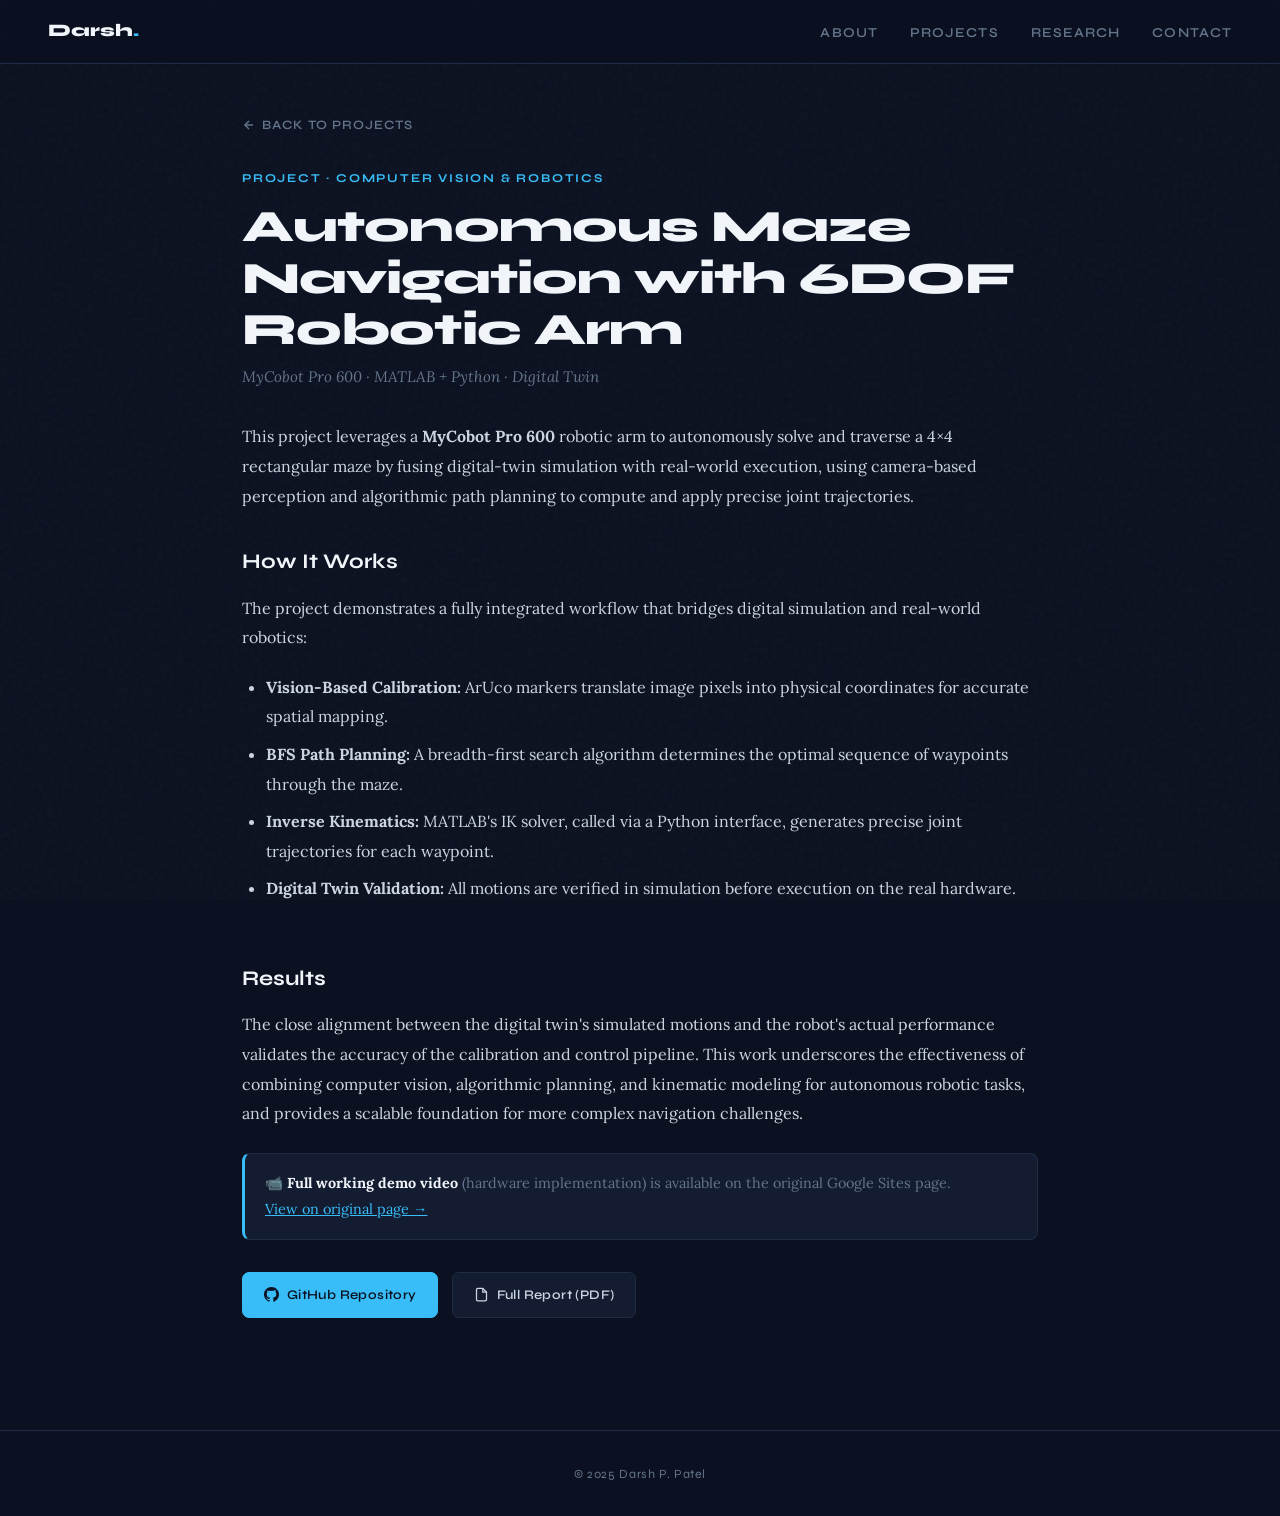
==== project-maze.html @ 32b917fb "Add files via upload" ====
<!DOCTYPE html>
<html lang="en">
<head>
  <meta charset="UTF-8" />
  <meta name="viewport" content="width=device-width, initial-scale=1.0" />
  <title>Maze Navigation — Darsh Patel</title>
  <link rel="preconnect" href="https://fonts.googleapis.com" />
  <link rel="preconnect" href="https://fonts.gstatic.com" crossorigin />
  <link href="https://fonts.googleapis.com/css2?family=Syne:wght@400;600;700;800&family=Lora:ital,wght@0,400;0,500;1,400&display=swap" rel="stylesheet" />
  <link rel="stylesheet" href="style.css" />
</head>
<body>
  <nav>
    <a class="nav-logo" href="index.html">Darsh<span>.</span></a>
    <ul class="nav-links">
      <li><a href="index.html#about">About</a></li>
      <li><a href="index.html#projects">Projects</a></li>
      <li><a href="index.html#research">Research</a></li>
      <li><a href="index.html#contact">Contact</a></li>
    </ul>
  </nav>

  <div class="detail-wrap">
    <a class="back-link" href="index.html#projects">
      <svg fill="none" stroke="currentColor" stroke-width="2.5" viewBox="0 0 24 24"><line x1="19" y1="12" x2="5" y2="12"/><polyline points="12 19 5 12 12 5"/></svg>
      Back to Projects
    </a>

    <p class="detail-tag">Project · Computer Vision &amp; Robotics</p>
    <h1 class="detail-title">Autonomous Maze Navigation with 6DOF Robotic Arm</h1>
    <p class="detail-sub">MyCobot Pro 600 · MATLAB + Python · Digital Twin</p>

    <img class="detail-hero"
      src="https://lh3.googleusercontent.com/sitesv/[base64]w1280"
      alt="Maze Navigation"
      onerror="this.style.display='none'"
    />

    <div class="detail-body">
      <p>This project leverages a <strong>MyCobot Pro 600</strong> robotic arm to autonomously solve and traverse a 4×4 rectangular maze by fusing digital-twin simulation with real-world execution, using camera-based perception and algorithmic path planning to compute and apply precise joint trajectories.</p>

      <h2>How It Works</h2>
      <p>The project demonstrates a fully integrated workflow that bridges digital simulation and real-world robotics:</p>
      <ul>
        <li><strong>Vision-Based Calibration:</strong> ArUco markers translate image pixels into physical coordinates for accurate spatial mapping.</li>
        <li><strong>BFS Path Planning:</strong> A breadth-first search algorithm determines the optimal sequence of waypoints through the maze.</li>
        <li><strong>Inverse Kinematics:</strong> MATLAB's IK solver, called via a Python interface, generates precise joint trajectories for each waypoint.</li>
        <li><strong>Digital Twin Validation:</strong> All motions are verified in simulation before execution on the real hardware.</li>
      </ul>

      <img class="detail-img"
        src="https://lh3.googleusercontent.com/sitesv/[base64]w1280"
        alt="Simulation"
        onerror="this.style.display='none'"
      />

      <div class="detail-img-grid">
        <img src="https://lh3.googleusercontent.com/sitesv/[base64]w800" alt="Hardware setup" onerror="this.style.display='none'" />
        <img src="https://lh3.googleusercontent.com/sitesv/[base64]w800" alt="MyCobot performing task" onerror="this.style.display='none'" />
      </div>

      <h2>Results</h2>
      <p>The close alignment between the digital twin's simulated motions and the robot's actual performance validates the accuracy of the calibration and control pipeline. This work underscores the effectiveness of combining computer vision, algorithmic planning, and kinematic modeling for autonomous robotic tasks, and provides a scalable foundation for more complex navigation challenges.</p>

      <div class="video-note">
        <strong>📹 Full working demo video</strong> (hardware implementation) is available on the original Google Sites page.
        <br /><a href="https://sites.google.com/asu.edu/darshptl/projects/autonomous-maze-navigation-with-6dof-robotic-arm" target="_blank" rel="noopener" style="color: var(--accent);">View on original page →</a>
      </div>

      <div class="btn-row">
        <a class="btn btn-primary" href="https://github.com/darsh1406/Maze-Solving-with-Mycobot-Pro-600" target="_blank" rel="noopener">
          <svg fill="currentColor" viewBox="0 0 24 24"><path d="M12 0C5.37 0 0 5.37 0 12c0 5.3 3.44 9.8 8.2 11.38.6.11.82-.26.82-.58v-2.03c-3.34.73-4.04-1.61-4.04-1.61-.55-1.38-1.33-1.75-1.33-1.75-1.09-.74.08-.73.08-.73 1.2.09 1.84 1.24 1.84 1.24 1.07 1.83 2.8 1.3 3.48 1 .1-.78.42-1.3.76-1.6-2.67-.3-5.47-1.33-5.47-5.93 0-1.31.47-2.38 1.24-3.22-.12-.3-.54-1.52.12-3.18 0 0 1.01-.32 3.3 1.23a11.5 11.5 0 0 1 3-.4c1.02 0 2.04.13 3 .4 2.28-1.55 3.29-1.23 3.29-1.23.66 1.66.24 2.88.12 3.18.77.84 1.24 1.91 1.24 3.22 0 4.61-2.81 5.63-5.48 5.92.43.37.81 1.1.81 2.22v3.29c0 .32.21.7.82.58C20.56 21.8 24 17.3 24 12 24 5.37 18.63 0 12 0z"/></svg>
          GitHub Repository
        </a>
        <a class="btn" href="https://github.com/darsh1406/Maze-Solving-with-Mycobot-Pro-600/blob/main/Final_Project_Report.pdf" target="_blank" rel="noopener">
          <svg fill="none" stroke="currentColor" stroke-width="2" viewBox="0 0 24 24"><path d="M14 2H6a2 2 0 0 0-2 2v16a2 2 0 0 0 2 2h12a2 2 0 0 0 2-2V8z"/><polyline points="14 2 14 8 20 8"/></svg>
          Full Report (PDF)
        </a>
      </div>
    </div>
  </div>

  <footer>&copy; 2025 Darsh P. Patel</footer>
</body>
</html>
---- style.css ----
*, *::before, *::after { box-sizing: border-box; margin: 0; padding: 0; }

:root {
  --bg:        #0B1120;
  --surface:   #131C30;
  --border:    #1E2D45;
  --text:      #CBD5E1;
  --heading:   #F1F5F9;
  --accent:    #38BDF8;
  --muted:     #64748B;
  --card-bg:   #111827;
}

html { scroll-behavior: smooth; }

body {
  background: var(--bg);
  color: var(--text);
  font-family: 'Lora', Georgia, serif;
  font-size: 16px;
  line-height: 1.75;
}

body::before {
  content: '';
  position: fixed;
  inset: 0;
  background-image: url("data:image/svg+xml,%3Csvg viewBox='0 0 200 200' xmlns='http://www.w3.org/2000/svg'%3E%3Cfilter id='n'%3E%3CfeTurbulence type='fractalNoise' baseFrequency='0.9' numOctaves='4' stitchTiles='stitch'/%3E%3C/filter%3E%3Crect width='100%25' height='100%25' filter='url(%23n)' opacity='0.03'/%3E%3C/svg%3E");
  pointer-events: none;
  z-index: 0;
}

/* NAV */
nav {
  position: fixed;
  top: 0; left: 0; right: 0;
  z-index: 100;
  display: flex;
  align-items: center;
  justify-content: space-between;
  padding: 1rem 3rem;
  background: rgba(11, 17, 32, 0.85);
  backdrop-filter: blur(12px);
  border-bottom: 1px solid var(--border);
}
.nav-logo {
  font-family: 'Syne', sans-serif;
  font-weight: 800;
  font-size: 1.1rem;
  color: var(--heading);
  text-decoration: none;
}
.nav-logo span { color: var(--accent); }
.nav-links { display: flex; gap: 2rem; list-style: none; }
.nav-links a {
  font-family: 'Syne', sans-serif;
  font-size: 0.85rem;
  font-weight: 600;
  color: var(--muted);
  text-decoration: none;
  letter-spacing: 0.08em;
  text-transform: uppercase;
  transition: color 0.2s;
}
.nav-links a:hover { color: var(--accent); }

/* DETAIL PAGE LAYOUT */
.detail-wrap {
  max-width: 860px;
  margin: 0 auto;
  padding: 7rem 2rem 5rem;
  position: relative;
  z-index: 1;
}

.back-link {
  display: inline-flex;
  align-items: center;
  gap: 0.4rem;
  font-family: 'Syne', sans-serif;
  font-size: 0.8rem;
  font-weight: 600;
  letter-spacing: 0.08em;
  text-transform: uppercase;
  color: var(--muted);
  text-decoration: none;
  margin-bottom: 2rem;
  transition: color 0.2s;
}
.back-link:hover { color: var(--accent); }
.back-link svg { width: 14px; height: 14px; }

.detail-tag {
  font-family: 'Syne', sans-serif;
  font-size: 0.75rem;
  font-weight: 700;
  letter-spacing: 0.15em;
  text-transform: uppercase;
  color: var(--accent);
  margin-bottom: 0.75rem;
}

.detail-title {
  font-family: 'Syne', sans-serif;
  font-size: clamp(1.8rem, 4vw, 2.8rem);
  font-weight: 800;
  color: var(--heading);
  line-height: 1.15;
  letter-spacing: -0.02em;
  margin-bottom: 0.5rem;
}

.detail-sub {
  font-size: 0.95rem;
  color: var(--muted);
  font-style: italic;
  margin-bottom: 2rem;
}

.detail-hero {
  width: 100%;
  border-radius: 12px;
  object-fit: cover;
  max-height: 420px;
  margin-bottom: 2.5rem;
  border: 1px solid var(--border);
}

.detail-body {
  font-size: 1rem;
  color: var(--text);
  line-height: 1.85;
}

.detail-body p { margin-bottom: 1.25rem; }

.detail-body ul {
  padding-left: 1.5rem;
  margin-bottom: 1.5rem;
}
.detail-body ul li { margin-bottom: 0.5rem; }

.detail-body h2 {
  font-family: 'Syne', sans-serif;
  font-size: 1.3rem;
  font-weight: 700;
  color: var(--heading);
  margin: 2rem 0 0.75rem;
}

.detail-img {
  width: 100%;
  border-radius: 10px;
  border: 1px solid var(--border);
  margin: 1.5rem 0;
  object-fit: cover;
}

.detail-img-grid {
  display: grid;
  grid-template-columns: 1fr 1fr;
  gap: 1rem;
  margin: 1.5rem 0;
}
.detail-img-grid img {
  width: 100%;
  border-radius: 10px;
  border: 1px solid var(--border);
  object-fit: cover;
}

.video-note {
  background: var(--surface);
  border: 1px solid var(--border);
  border-left: 3px solid var(--accent);
  border-radius: 8px;
  padding: 1rem 1.25rem;
  margin: 1.5rem 0;
  font-size: 0.9rem;
  color: var(--muted);
}
.video-note strong { color: var(--heading); }

.btn-row {
  display: flex;
  gap: 0.85rem;
  flex-wrap: wrap;
  margin: 2rem 0;
}

.btn {
  display: inline-flex;
  align-items: center;
  gap: 0.5rem;
  padding: 0.6rem 1.3rem;
  border: 1px solid var(--border);
  border-radius: 7px;
  font-family: 'Syne', sans-serif;
  font-size: 0.82rem;
  font-weight: 600;
  color: var(--text);
  text-decoration: none;
  background: var(--surface);
  transition: all 0.2s;
  letter-spacing: 0.03em;
}
.btn:hover {
  border-color: var(--accent);
  color: var(--accent);
  background: rgba(56, 189, 248, 0.05);
}
.btn svg { width: 15px; height: 15px; flex-shrink: 0; }
.btn-primary {
  background: var(--accent);
  color: #0B1120;
  border-color: var(--accent);
}
.btn-primary:hover {
  background: #7dd3fc;
  border-color: #7dd3fc;
  color: #0B1120;
}

/* DIVIDER */
.section-divider {
  border: none;
  border-top: 1px solid var(--border);
  margin: 2.5rem 0;
}

/* FOOTER */
footer {
  text-align: center;
  padding: 2rem 1rem;
  font-family: 'Syne', sans-serif;
  font-size: 0.78rem;
  color: var(--muted);
  border-top: 1px solid var(--border);
  letter-spacing: 0.05em;
  position: relative;
  z-index: 1;
}

/* RESPONSIVE */
@media (max-width: 640px) {
  nav { padding: 1rem 1.25rem; }
  .nav-links { gap: 1rem; }
  .detail-wrap { padding: 6rem 1.25rem 3rem; }
  .detail-img-grid { grid-template-columns: 1fr; }
}
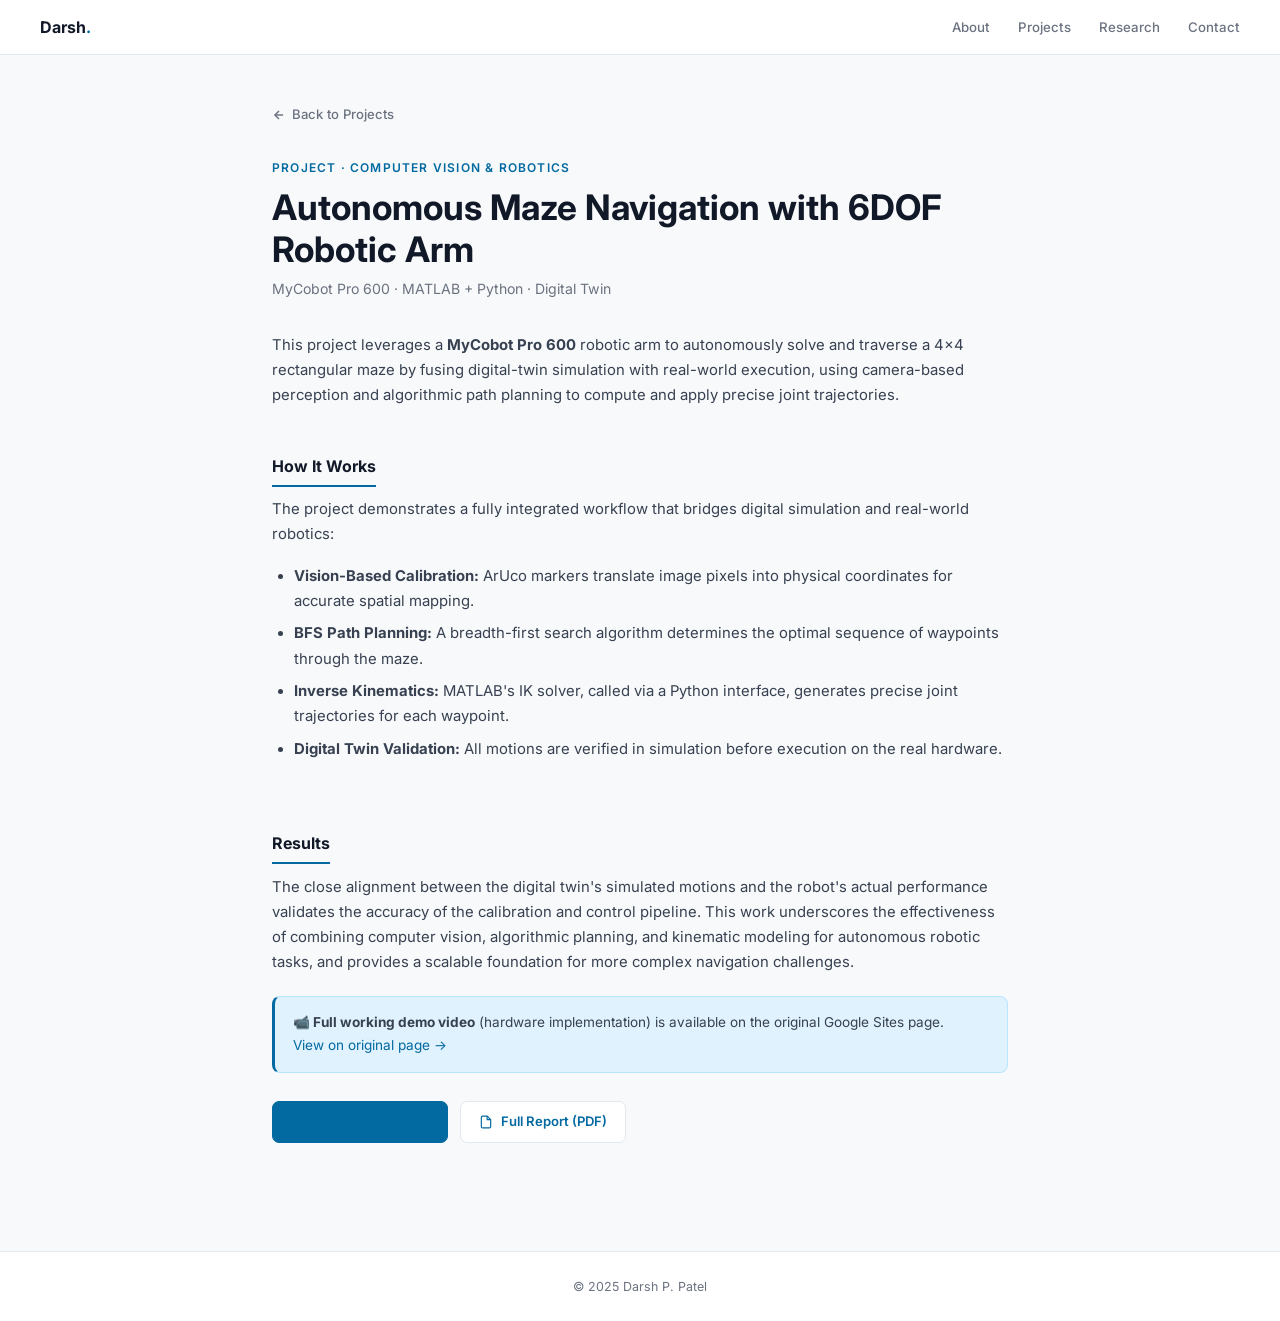
==== commit eeebfe6f: "Add files via upload" ====
--- a/project-maze.html
+++ b/project-maze.html
@@ -6,7 +6,7 @@
   <title>Maze Navigation — Darsh Patel</title>
   <link rel="preconnect" href="https://fonts.googleapis.com" />
   <link rel="preconnect" href="https://fonts.gstatic.com" crossorigin />
-  <link href="https://fonts.googleapis.com/css2?family=Syne:wght@400;600;700;800&family=Lora:ital,wght@0,400;0,500;1,400&display=swap" rel="stylesheet" />
+  <link href="https://fonts.googleapis.com/css2?family=Inter:wght@300;400;500;600;700&display=swap" rel="stylesheet" />
   <link rel="stylesheet" href="style.css" />
 </head>
 <body>
--- a/style.css
+++ b/style.css
@@ -1,87 +1,68 @@
 *, *::before, *::after { box-sizing: border-box; margin: 0; padding: 0; }
 
 :root {
-  --bg:        #0B1120;
-  --surface:   #131C30;
-  --border:    #1E2D45;
-  --text:      #CBD5E1;
-  --heading:   #F1F5F9;
-  --accent:    #38BDF8;
-  --muted:     #64748B;
-  --card-bg:   #111827;
+  --bg: #f8f9fa;
+  --white: #ffffff;
+  --border: #e2e8f0;
+  --text: #374151;
+  --muted: #6b7280;
+  --heading: #111827;
+  --accent: #0369a1;
+  --accent-light: #e0f2fe;
 }
 
 html { scroll-behavior: smooth; }
 
 body {
+  font-family: 'Inter', sans-serif;
   background: var(--bg);
   color: var(--text);
-  font-family: 'Lora', Georgia, serif;
-  font-size: 16px;
-  line-height: 1.75;
-}
-
-body::before {
-  content: '';
-  position: fixed;
-  inset: 0;
-  background-image: url("data:image/svg+xml,%3Csvg viewBox='0 0 200 200' xmlns='http://www.w3.org/2000/svg'%3E%3Cfilter id='n'%3E%3CfeTurbulence type='fractalNoise' baseFrequency='0.9' numOctaves='4' stitchTiles='stitch'/%3E%3C/filter%3E%3Crect width='100%25' height='100%25' filter='url(%23n)' opacity='0.03'/%3E%3C/svg%3E");
-  pointer-events: none;
-  z-index: 0;
+  font-size: 15px;
+  line-height: 1.7;
 }
 
 /* NAV */
 nav {
-  position: fixed;
-  top: 0; left: 0; right: 0;
+  position: sticky;
+  top: 0;
   z-index: 100;
   display: flex;
   align-items: center;
   justify-content: space-between;
-  padding: 1rem 3rem;
-  background: rgba(11, 17, 32, 0.85);
-  backdrop-filter: blur(12px);
+  padding: 0.85rem 2.5rem;
+  background: var(--white);
   border-bottom: 1px solid var(--border);
 }
 .nav-logo {
-  font-family: 'Syne', sans-serif;
-  font-weight: 800;
-  font-size: 1.1rem;
+  font-size: 1rem;
+  font-weight: 700;
   color: var(--heading);
   text-decoration: none;
 }
 .nav-logo span { color: var(--accent); }
-.nav-links { display: flex; gap: 2rem; list-style: none; }
+.nav-links { display: flex; gap: 1.75rem; list-style: none; }
 .nav-links a {
-  font-family: 'Syne', sans-serif;
-  font-size: 0.85rem;
-  font-weight: 600;
-  color: var(--muted);
-  text-decoration: none;
-  letter-spacing: 0.08em;
-  text-transform: uppercase;
+  font-size: 0.83rem;
+  font-weight: 500;
+  color: var(--muted);
+  text-decoration: none;
   transition: color 0.2s;
 }
 .nav-links a:hover { color: var(--accent); }
 
-/* DETAIL PAGE LAYOUT */
+/* DETAIL PAGE */
 .detail-wrap {
-  max-width: 860px;
+  max-width: 800px;
   margin: 0 auto;
-  padding: 7rem 2rem 5rem;
-  position: relative;
-  z-index: 1;
+  padding: 3rem 2rem 5rem;
 }
 
 .back-link {
   display: inline-flex;
   align-items: center;
   gap: 0.4rem;
-  font-family: 'Syne', sans-serif;
-  font-size: 0.8rem;
-  font-weight: 600;
-  letter-spacing: 0.08em;
-  text-transform: uppercase;
+  font-size: 0.82rem;
+  font-weight: 500;
   color: var(--muted);
   text-decoration: none;
   margin-bottom: 2rem;
@@ -91,160 +72,135 @@
 .back-link svg { width: 14px; height: 14px; }
 
 .detail-tag {
-  font-family: 'Syne', sans-serif;
   font-size: 0.75rem;
-  font-weight: 700;
-  letter-spacing: 0.15em;
+  font-weight: 600;
+  letter-spacing: 0.1em;
   text-transform: uppercase;
   color: var(--accent);
-  margin-bottom: 0.75rem;
+  margin-bottom: 0.5rem;
 }
 
 .detail-title {
-  font-family: 'Syne', sans-serif;
-  font-size: clamp(1.8rem, 4vw, 2.8rem);
-  font-weight: 800;
+  font-size: clamp(1.5rem, 3.5vw, 2.2rem);
+  font-weight: 700;
   color: var(--heading);
-  line-height: 1.15;
-  letter-spacing: -0.02em;
-  margin-bottom: 0.5rem;
+  line-height: 1.2;
+  margin-bottom: 0.4rem;
 }
 
 .detail-sub {
-  font-size: 0.95rem;
-  color: var(--muted);
-  font-style: italic;
+  font-size: 0.88rem;
+  color: var(--muted);
   margin-bottom: 2rem;
 }
+.detail-sub a { color: var(--accent); text-decoration: none; }
 
 .detail-hero {
   width: 100%;
-  border-radius: 12px;
+  border-radius: 10px;
+  border: 1px solid var(--border);
+  max-height: 400px;
   object-fit: cover;
-  max-height: 420px;
-  margin-bottom: 2.5rem;
-  border: 1px solid var(--border);
-}
-
-.detail-body {
+  margin-bottom: 2rem;
+}
+
+.detail-body { font-size: 0.93rem; color: var(--text); }
+.detail-body p { margin-bottom: 1rem; }
+.detail-body a { color: var(--accent); text-decoration: none; }
+.detail-body a:hover { text-decoration: underline; }
+
+.detail-body h2 {
   font-size: 1rem;
-  color: var(--text);
-  line-height: 1.85;
-}
-
-.detail-body p { margin-bottom: 1.25rem; }
-
-.detail-body ul {
-  padding-left: 1.5rem;
-  margin-bottom: 1.5rem;
-}
-.detail-body ul li { margin-bottom: 0.5rem; }
-
-.detail-body h2 {
-  font-family: 'Syne', sans-serif;
-  font-size: 1.3rem;
   font-weight: 700;
   color: var(--heading);
-  margin: 2rem 0 0.75rem;
-}
+  margin: 1.75rem 0 0.65rem;
+  padding-bottom: 0.3rem;
+  border-bottom: 2px solid var(--accent);
+  display: inline-block;
+}
+
+.detail-body ul {
+  padding-left: 1.4rem;
+  margin-bottom: 1rem;
+}
+.detail-body ul li { margin-bottom: 0.45rem; }
 
 .detail-img {
   width: 100%;
-  border-radius: 10px;
-  border: 1px solid var(--border);
-  margin: 1.5rem 0;
+  border-radius: 8px;
+  border: 1px solid var(--border);
+  margin: 1.25rem 0;
   object-fit: cover;
 }
 
 .detail-img-grid {
   display: grid;
   grid-template-columns: 1fr 1fr;
-  gap: 1rem;
-  margin: 1.5rem 0;
+  gap: 0.85rem;
+  margin: 1.25rem 0;
 }
 .detail-img-grid img {
   width: 100%;
-  border-radius: 10px;
+  border-radius: 8px;
   border: 1px solid var(--border);
   object-fit: cover;
 }
 
 .video-note {
-  background: var(--surface);
-  border: 1px solid var(--border);
+  background: var(--accent-light);
+  border: 1px solid #bae6fd;
   border-left: 3px solid var(--accent);
   border-radius: 8px;
-  padding: 1rem 1.25rem;
-  margin: 1.5rem 0;
-  font-size: 0.9rem;
-  color: var(--muted);
-}
-.video-note strong { color: var(--heading); }
+  padding: 0.9rem 1.1rem;
+  margin: 1.25rem 0;
+  font-size: 0.85rem;
+  color: var(--text);
+}
+.video-note a { color: var(--accent); }
 
 .btn-row {
   display: flex;
-  gap: 0.85rem;
+  gap: 0.75rem;
   flex-wrap: wrap;
-  margin: 2rem 0;
+  margin: 1.75rem 0;
 }
 
 .btn {
   display: inline-flex;
   align-items: center;
-  gap: 0.5rem;
-  padding: 0.6rem 1.3rem;
+  gap: 0.45rem;
+  padding: 0.55rem 1.15rem;
   border: 1px solid var(--border);
   border-radius: 7px;
-  font-family: 'Syne', sans-serif;
   font-size: 0.82rem;
   font-weight: 600;
   color: var(--text);
   text-decoration: none;
-  background: var(--surface);
+  background: var(--white);
   transition: all 0.2s;
-  letter-spacing: 0.03em;
-}
-.btn:hover {
-  border-color: var(--accent);
-  color: var(--accent);
-  background: rgba(56, 189, 248, 0.05);
-}
-.btn svg { width: 15px; height: 15px; flex-shrink: 0; }
+}
+.btn:hover { border-color: var(--accent); color: var(--accent); }
+.btn svg { width: 14px; height: 14px; }
 .btn-primary {
   background: var(--accent);
-  color: #0B1120;
+  color: #fff;
   border-color: var(--accent);
 }
-.btn-primary:hover {
-  background: #7dd3fc;
-  border-color: #7dd3fc;
-  color: #0B1120;
-}
-
-/* DIVIDER */
-.section-divider {
-  border: none;
-  border-top: 1px solid var(--border);
-  margin: 2.5rem 0;
-}
+.btn-primary:hover { background: #0284c7; border-color: #0284c7; color: #fff; }
 
 /* FOOTER */
 footer {
   text-align: center;
-  padding: 2rem 1rem;
-  font-family: 'Syne', sans-serif;
+  padding: 1.5rem;
   font-size: 0.78rem;
   color: var(--muted);
   border-top: 1px solid var(--border);
-  letter-spacing: 0.05em;
-  position: relative;
-  z-index: 1;
-}
-
-/* RESPONSIVE */
+  background: var(--white);
+}
+
 @media (max-width: 640px) {
-  nav { padding: 1rem 1.25rem; }
+  nav { padding: 0.85rem 1.25rem; }
   .nav-links { gap: 1rem; }
-  .detail-wrap { padding: 6rem 1.25rem 3rem; }
+  .detail-wrap { padding: 2rem 1.25rem 3rem; }
   .detail-img-grid { grid-template-columns: 1fr; }
 }
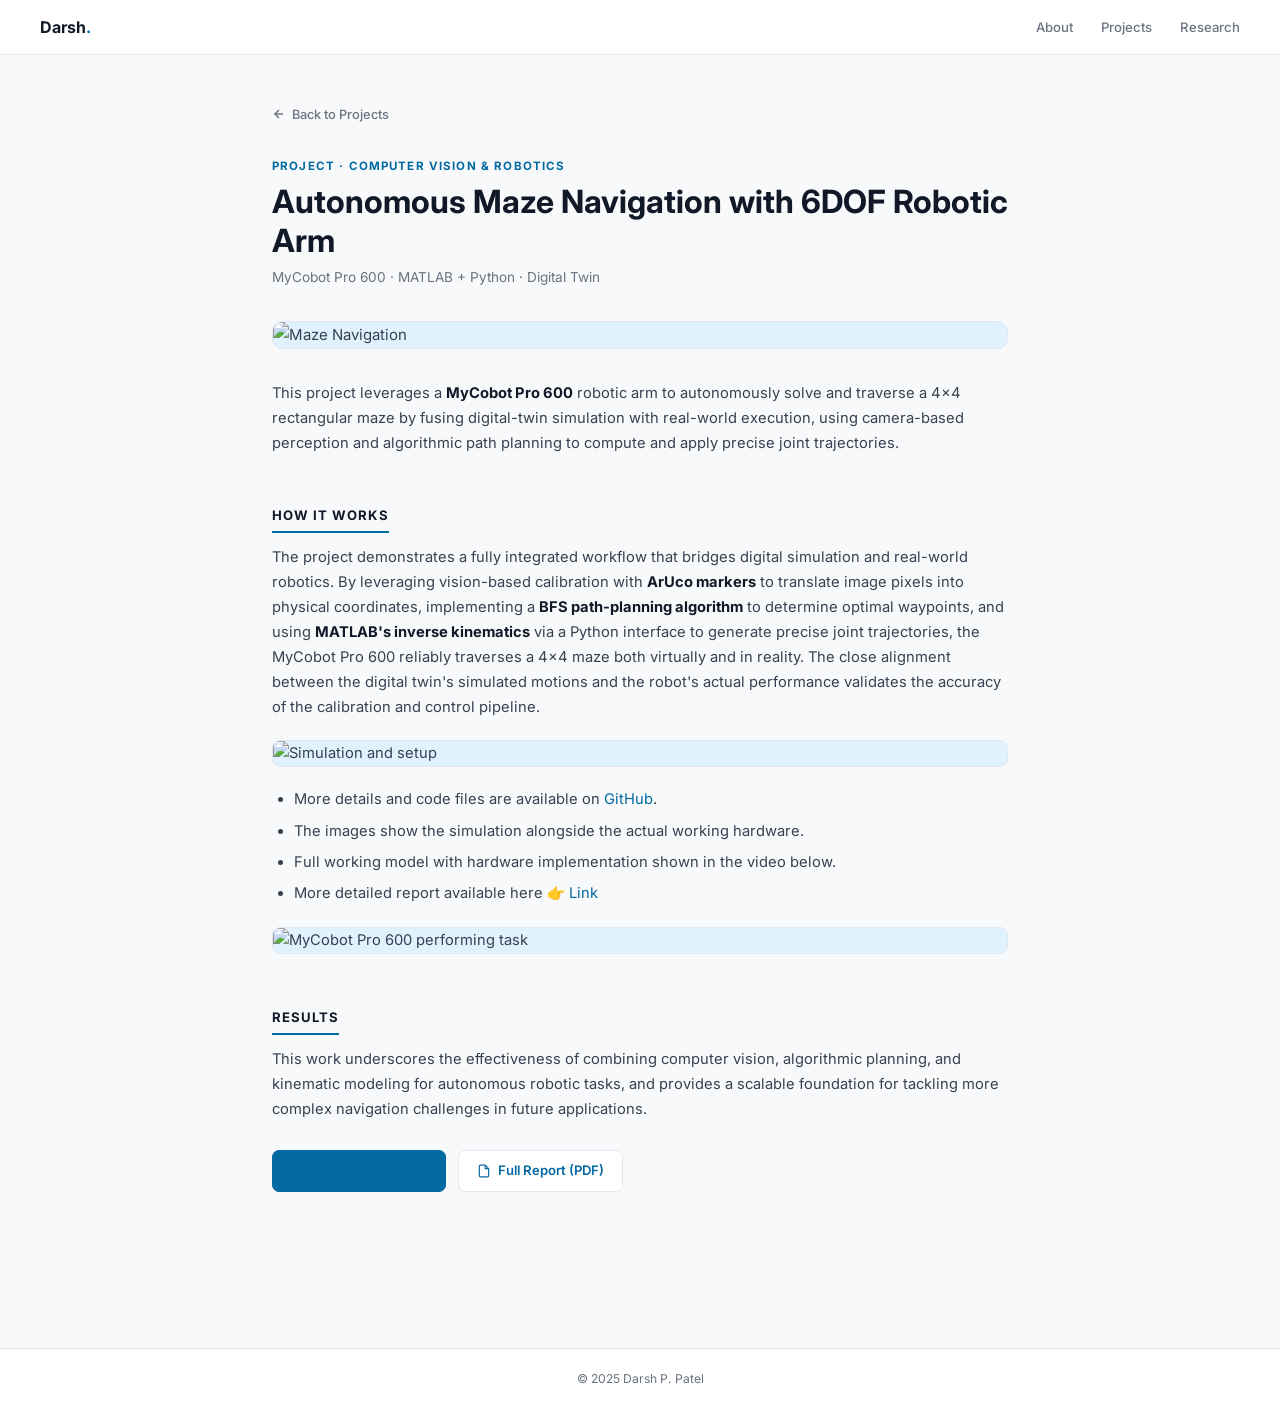
==== commit a2df2aad: "Add files via upload" ====
--- a/project-maze.html
+++ b/project-maze.html
@@ -1,8 +1,7 @@
 <!DOCTYPE html>
 <html lang="en">
 <head>
-  <meta charset="UTF-8" />
-  <meta name="viewport" content="width=device-width, initial-scale=1.0" />
+  <meta charset="UTF-8" /><meta name="viewport" content="width=device-width, initial-scale=1.0" />
   <title>Maze Navigation — Darsh Patel</title>
   <link rel="preconnect" href="https://fonts.googleapis.com" />
   <link rel="preconnect" href="https://fonts.gstatic.com" crossorigin />
@@ -10,76 +9,57 @@
   <link rel="stylesheet" href="style.css" />
 </head>
 <body>
-  <nav>
-    <a class="nav-logo" href="index.html">Darsh<span>.</span></a>
-    <ul class="nav-links">
-      <li><a href="index.html#about">About</a></li>
-      <li><a href="index.html#projects">Projects</a></li>
-      <li><a href="index.html#research">Research</a></li>
-      <li><a href="index.html#contact">Contact</a></li>
+<nav>
+  <a class="nav-logo" href="index.html">Darsh<span>.</span></a>
+  <ul class="nav-links">
+    <li><a href="index.html#about">About</a></li>
+    <li><a href="index.html#projects">Projects</a></li>
+    <li><a href="index.html#research">Research</a></li>
+  </ul>
+</nav>
+<div class="detail-wrap">
+  <a class="back-link" href="index.html#projects">
+    <svg fill="none" stroke="currentColor" stroke-width="2.5" viewBox="0 0 24 24"><line x1="19" y1="12" x2="5" y2="12"/><polyline points="12 19 5 12 12 5"/></svg>
+    Back to Projects
+  </a>
+  <p class="detail-tag">Project · Computer Vision &amp; Robotics</p>
+  <h1 class="detail-title">Autonomous Maze Navigation with 6DOF Robotic Arm</h1>
+  <p class="detail-sub">MyCobot Pro 600 · MATLAB + Python · Digital Twin</p>
+
+  <img class="detail-hero" src="images/maze-1.png" alt="Maze Navigation" />
+
+  <div class="detail-body">
+    <p>This project leverages a <strong>MyCobot Pro 600</strong> robotic arm to autonomously solve and traverse a 4×4 rectangular maze by fusing digital-twin simulation with real-world execution, using camera-based perception and algorithmic path planning to compute and apply precise joint trajectories.</p>
+
+    <h2>How It Works</h2>
+    <p>The project demonstrates a fully integrated workflow that bridges digital simulation and real-world robotics. By leveraging vision-based calibration with <strong>ArUco markers</strong> to translate image pixels into physical coordinates, implementing a <strong>BFS path-planning algorithm</strong> to determine optimal waypoints, and using <strong>MATLAB's inverse kinematics</strong> via a Python interface to generate precise joint trajectories, the MyCobot Pro 600 reliably traverses a 4×4 maze both virtually and in reality. The close alignment between the digital twin's simulated motions and the robot's actual performance validates the accuracy of the calibration and control pipeline.</p>
+
+    <img class="detail-img" src="images/maze-2.png" alt="Simulation and setup" />
+
+    <ul>
+      <li>More details and code files are available on <a href="https://github.com/darsh1406/Maze-Solving-with-Mycobot-Pro-600" target="_blank" rel="noopener">GitHub</a>.</li>
+      <li>The images show the simulation alongside the actual working hardware.</li>
+      <li>Full working model with hardware implementation shown in the video below.</li>
+      <li>More detailed report available here 👉 <a href="https://github.com/darsh1406/Maze-Solving-with-Mycobot-Pro-600/blob/main/Final_Project_Report.pdf" target="_blank" rel="noopener">Link</a></li>
     </ul>
-  </nav>
 
-  <div class="detail-wrap">
-    <a class="back-link" href="index.html#projects">
-      <svg fill="none" stroke="currentColor" stroke-width="2.5" viewBox="0 0 24 24"><line x1="19" y1="12" x2="5" y2="12"/><polyline points="12 19 5 12 12 5"/></svg>
-      Back to Projects
-    </a>
+    <img class="detail-img" src="images/maze-3.png" alt="MyCobot Pro 600 performing task" />
 
-    <p class="detail-tag">Project · Computer Vision &amp; Robotics</p>
-    <h1 class="detail-title">Autonomous Maze Navigation with 6DOF Robotic Arm</h1>
-    <p class="detail-sub">MyCobot Pro 600 · MATLAB + Python · Digital Twin</p>
+    <h2>Results</h2>
+    <p>This work underscores the effectiveness of combining computer vision, algorithmic planning, and kinematic modeling for autonomous robotic tasks, and provides a scalable foundation for tackling more complex navigation challenges in future applications.</p>
 
-    <img class="detail-hero"
-      src="https://lh3.googleusercontent.com/sitesv/[base64]w1280"
-      alt="Maze Navigation"
-      onerror="this.style.display='none'"
-    />
-
-    <div class="detail-body">
-      <p>This project leverages a <strong>MyCobot Pro 600</strong> robotic arm to autonomously solve and traverse a 4×4 rectangular maze by fusing digital-twin simulation with real-world execution, using camera-based perception and algorithmic path planning to compute and apply precise joint trajectories.</p>
-
-      <h2>How It Works</h2>
-      <p>The project demonstrates a fully integrated workflow that bridges digital simulation and real-world robotics:</p>
-      <ul>
-        <li><strong>Vision-Based Calibration:</strong> ArUco markers translate image pixels into physical coordinates for accurate spatial mapping.</li>
-        <li><strong>BFS Path Planning:</strong> A breadth-first search algorithm determines the optimal sequence of waypoints through the maze.</li>
-        <li><strong>Inverse Kinematics:</strong> MATLAB's IK solver, called via a Python interface, generates precise joint trajectories for each waypoint.</li>
-        <li><strong>Digital Twin Validation:</strong> All motions are verified in simulation before execution on the real hardware.</li>
-      </ul>
-
-      <img class="detail-img"
-        src="https://lh3.googleusercontent.com/sitesv/[base64]w1280"
-        alt="Simulation"
-        onerror="this.style.display='none'"
-      />
-
-      <div class="detail-img-grid">
-        <img src="https://lh3.googleusercontent.com/sitesv/[base64]w800" alt="Hardware setup" onerror="this.style.display='none'" />
-        <img src="https://lh3.googleusercontent.com/sitesv/[base64]w800" alt="MyCobot performing task" onerror="this.style.display='none'" />
-      </div>
-
-      <h2>Results</h2>
-      <p>The close alignment between the digital twin's simulated motions and the robot's actual performance validates the accuracy of the calibration and control pipeline. This work underscores the effectiveness of combining computer vision, algorithmic planning, and kinematic modeling for autonomous robotic tasks, and provides a scalable foundation for more complex navigation challenges.</p>
-
-      <div class="video-note">
-        <strong>📹 Full working demo video</strong> (hardware implementation) is available on the original Google Sites page.
-        <br /><a href="https://sites.google.com/asu.edu/darshptl/projects/autonomous-maze-navigation-with-6dof-robotic-arm" target="_blank" rel="noopener" style="color: var(--accent);">View on original page →</a>
-      </div>
-
-      <div class="btn-row">
-        <a class="btn btn-primary" href="https://github.com/darsh1406/Maze-Solving-with-Mycobot-Pro-600" target="_blank" rel="noopener">
-          <svg fill="currentColor" viewBox="0 0 24 24"><path d="M12 0C5.37 0 0 5.37 0 12c0 5.3 3.44 9.8 8.2 11.38.6.11.82-.26.82-.58v-2.03c-3.34.73-4.04-1.61-4.04-1.61-.55-1.38-1.33-1.75-1.33-1.75-1.09-.74.08-.73.08-.73 1.2.09 1.84 1.24 1.84 1.24 1.07 1.83 2.8 1.3 3.48 1 .1-.78.42-1.3.76-1.6-2.67-.3-5.47-1.33-5.47-5.93 0-1.31.47-2.38 1.24-3.22-.12-.3-.54-1.52.12-3.18 0 0 1.01-.32 3.3 1.23a11.5 11.5 0 0 1 3-.4c1.02 0 2.04.13 3 .4 2.28-1.55 3.29-1.23 3.29-1.23.66 1.66.24 2.88.12 3.18.77.84 1.24 1.91 1.24 3.22 0 4.61-2.81 5.63-5.48 5.92.43.37.81 1.1.81 2.22v3.29c0 .32.21.7.82.58C20.56 21.8 24 17.3 24 12 24 5.37 18.63 0 12 0z"/></svg>
-          GitHub Repository
-        </a>
-        <a class="btn" href="https://github.com/darsh1406/Maze-Solving-with-Mycobot-Pro-600/blob/main/Final_Project_Report.pdf" target="_blank" rel="noopener">
-          <svg fill="none" stroke="currentColor" stroke-width="2" viewBox="0 0 24 24"><path d="M14 2H6a2 2 0 0 0-2 2v16a2 2 0 0 0 2 2h12a2 2 0 0 0 2-2V8z"/><polyline points="14 2 14 8 20 8"/></svg>
-          Full Report (PDF)
-        </a>
-      </div>
+    <div class="btn-row">
+      <a class="btn btn-primary" href="https://github.com/darsh1406/Maze-Solving-with-Mycobot-Pro-600" target="_blank" rel="noopener">
+        <svg fill="currentColor" viewBox="0 0 24 24"><path d="M12 0C5.37 0 0 5.37 0 12c0 5.3 3.44 9.8 8.2 11.38.6.11.82-.26.82-.58v-2.03c-3.34.73-4.04-1.61-4.04-1.61-.55-1.38-1.33-1.75-1.33-1.75-1.09-.74.08-.73.08-.73 1.2.09 1.84 1.24 1.84 1.24 1.07 1.83 2.8 1.3 3.48 1 .1-.78.42-1.3.76-1.6-2.67-.3-5.47-1.33-5.47-5.93 0-1.31.47-2.38 1.24-3.22-.12-.3-.54-1.52.12-3.18 0 0 1.01-.32 3.3 1.23a11.5 11.5 0 0 1 3-.4c1.02 0 2.04.13 3 .4 2.28-1.55 3.29-1.23 3.29-1.23.66 1.66.24 2.88.12 3.18.77.84 1.24 1.91 1.24 3.22 0 4.61-2.81 5.63-5.48 5.92.43.37.81 1.1.81 2.22v3.29c0 .32.21.7.82.58C20.56 21.8 24 17.3 24 12 24 5.37 18.63 0 12 0z"/></svg>
+        GitHub Repository
+      </a>
+      <a class="btn" href="https://github.com/darsh1406/Maze-Solving-with-Mycobot-Pro-600/blob/main/Final_Project_Report.pdf" target="_blank" rel="noopener">
+        <svg fill="none" stroke="currentColor" stroke-width="2" viewBox="0 0 24 24"><path d="M14 2H6a2 2 0 0 0-2 2v16a2 2 0 0 0 2 2h12a2 2 0 0 0 2-2V8z"/><polyline points="14 2 14 8 20 8"/></svg>
+        Full Report (PDF)
+      </a>
     </div>
   </div>
-
-  <footer>&copy; 2025 Darsh P. Patel</footer>
+</div>
+<footer>&copy; 2025 Darsh P. Patel</footer>
 </body>
 </html>
--- a/style.css
+++ b/style.css
@@ -1,202 +1,60 @@
 *, *::before, *::after { box-sizing: border-box; margin: 0; padding: 0; }
-
 :root {
-  --bg: #f8f9fa;
-  --white: #ffffff;
-  --border: #e2e8f0;
-  --text: #374151;
-  --muted: #6b7280;
-  --heading: #111827;
-  --accent: #0369a1;
-  --accent-light: #e0f2fe;
+  --bg: #f8f9fa; --white: #ffffff; --border: #e2e8f0;
+  --text: #374151; --muted: #6b7280; --heading: #111827;
+  --accent: #0369a1; --accent-light: #e0f2fe;
 }
-
 html { scroll-behavior: smooth; }
-
-body {
-  font-family: 'Inter', sans-serif;
-  background: var(--bg);
-  color: var(--text);
-  font-size: 15px;
-  line-height: 1.7;
-}
+body { font-family: 'Inter', sans-serif; background: var(--bg); color: var(--text); font-size: 15px; line-height: 1.7; }
 
 /* NAV */
-nav {
-  position: sticky;
-  top: 0;
-  z-index: 100;
-  display: flex;
-  align-items: center;
-  justify-content: space-between;
-  padding: 0.85rem 2.5rem;
-  background: var(--white);
-  border-bottom: 1px solid var(--border);
-}
-.nav-logo {
-  font-size: 1rem;
-  font-weight: 700;
-  color: var(--heading);
-  text-decoration: none;
-}
+nav { position: sticky; top: 0; z-index: 100; display: flex; align-items: center; justify-content: space-between; padding: 0.85rem 2.5rem; background: var(--white); border-bottom: 1px solid var(--border); }
+.nav-logo { font-size: 1rem; font-weight: 700; color: var(--heading); text-decoration: none; }
 .nav-logo span { color: var(--accent); }
 .nav-links { display: flex; gap: 1.75rem; list-style: none; }
-.nav-links a {
-  font-size: 0.83rem;
-  font-weight: 500;
-  color: var(--muted);
-  text-decoration: none;
-  transition: color 0.2s;
-}
+.nav-links a { font-size: 0.82rem; font-weight: 500; color: var(--muted); text-decoration: none; transition: color 0.2s; }
 .nav-links a:hover { color: var(--accent); }
 
-/* DETAIL PAGE */
-.detail-wrap {
-  max-width: 800px;
-  margin: 0 auto;
-  padding: 3rem 2rem 5rem;
-}
+/* DETAIL LAYOUT */
+.detail-wrap { max-width: 800px; margin: 0 auto; padding: 3rem 2rem 5rem; }
 
-.back-link {
-  display: inline-flex;
-  align-items: center;
-  gap: 0.4rem;
-  font-size: 0.82rem;
-  font-weight: 500;
-  color: var(--muted);
-  text-decoration: none;
-  margin-bottom: 2rem;
-  transition: color 0.2s;
-}
+.back-link { display: inline-flex; align-items: center; gap: 0.4rem; font-size: 0.8rem; font-weight: 500; color: var(--muted); text-decoration: none; margin-bottom: 2rem; transition: color 0.2s; }
 .back-link:hover { color: var(--accent); }
 .back-link svg { width: 14px; height: 14px; }
 
-.detail-tag {
-  font-size: 0.75rem;
-  font-weight: 600;
-  letter-spacing: 0.1em;
-  text-transform: uppercase;
-  color: var(--accent);
-  margin-bottom: 0.5rem;
-}
-
-.detail-title {
-  font-size: clamp(1.5rem, 3.5vw, 2.2rem);
-  font-weight: 700;
-  color: var(--heading);
-  line-height: 1.2;
-  margin-bottom: 0.4rem;
-}
-
-.detail-sub {
-  font-size: 0.88rem;
-  color: var(--muted);
-  margin-bottom: 2rem;
-}
+.detail-tag { font-size: 0.72rem; font-weight: 700; letter-spacing: 0.1em; text-transform: uppercase; color: var(--accent); margin-bottom: 0.4rem; }
+.detail-title { font-size: clamp(1.4rem, 3.5vw, 2rem); font-weight: 700; color: var(--heading); line-height: 1.2; margin-bottom: 0.4rem; }
+.detail-sub { font-size: 0.85rem; color: var(--muted); margin-bottom: 2rem; }
 .detail-sub a { color: var(--accent); text-decoration: none; }
 
-.detail-hero {
-  width: 100%;
-  border-radius: 10px;
-  border: 1px solid var(--border);
-  max-height: 400px;
-  object-fit: cover;
-  margin-bottom: 2rem;
-}
+.detail-hero { width: 100%; border-radius: 10px; border: 1px solid var(--border); max-height: 380px; object-fit: cover; margin-bottom: 2rem; display: block; background: var(--accent-light); }
+.hero-placeholder { width: 100%; height: 220px; border-radius: 10px; border: 1px solid var(--border); background: var(--accent-light); display: flex; align-items: center; justify-content: center; margin-bottom: 2rem; font-size: 0.85rem; font-weight: 600; color: var(--accent); }
 
-.detail-body { font-size: 0.93rem; color: var(--text); }
+.detail-body { font-size: 0.92rem; color: var(--text); }
 .detail-body p { margin-bottom: 1rem; }
 .detail-body a { color: var(--accent); text-decoration: none; }
 .detail-body a:hover { text-decoration: underline; }
+.detail-body strong { color: var(--heading); }
+.detail-body h2 { font-size: 0.82rem; font-weight: 700; color: var(--heading); text-transform: uppercase; letter-spacing: 0.08em; border-bottom: 2px solid var(--accent); padding-bottom: 0.3rem; margin: 2rem 0 0.75rem; display: inline-block; }
+.detail-body ul { padding-left: 1.4rem; margin-bottom: 1rem; }
+.detail-body ul li { margin-bottom: 0.4rem; }
 
-.detail-body h2 {
-  font-size: 1rem;
-  font-weight: 700;
-  color: var(--heading);
-  margin: 1.75rem 0 0.65rem;
-  padding-bottom: 0.3rem;
-  border-bottom: 2px solid var(--accent);
-  display: inline-block;
-}
+.detail-img { width: 100%; border-radius: 8px; border: 1px solid var(--border); margin: 1.25rem 0; object-fit: cover; display: block; background: var(--accent-light); }
+.detail-img-grid { display: grid; grid-template-columns: 1fr 1fr; gap: 0.85rem; margin: 1.25rem 0; }
+.detail-img-grid img { width: 100%; border-radius: 8px; border: 1px solid var(--border); object-fit: cover; background: var(--accent-light); }
 
-.detail-body ul {
-  padding-left: 1.4rem;
-  margin-bottom: 1rem;
-}
-.detail-body ul li { margin-bottom: 0.45rem; }
+.info-box { background: var(--accent-light); border: 1px solid #bae6fd; border-left: 3px solid var(--accent); border-radius: 8px; padding: 0.9rem 1.1rem; margin: 1.25rem 0; font-size: 0.85rem; }
+.info-box a { color: var(--accent); }
+.info-box.nda { background: #fef9c3; border-color: #fde047; border-left-color: #ca8a04; }
 
-.detail-img {
-  width: 100%;
-  border-radius: 8px;
-  border: 1px solid var(--border);
-  margin: 1.25rem 0;
-  object-fit: cover;
-}
-
-.detail-img-grid {
-  display: grid;
-  grid-template-columns: 1fr 1fr;
-  gap: 0.85rem;
-  margin: 1.25rem 0;
-}
-.detail-img-grid img {
-  width: 100%;
-  border-radius: 8px;
-  border: 1px solid var(--border);
-  object-fit: cover;
-}
-
-.video-note {
-  background: var(--accent-light);
-  border: 1px solid #bae6fd;
-  border-left: 3px solid var(--accent);
-  border-radius: 8px;
-  padding: 0.9rem 1.1rem;
-  margin: 1.25rem 0;
-  font-size: 0.85rem;
-  color: var(--text);
-}
-.video-note a { color: var(--accent); }
-
-.btn-row {
-  display: flex;
-  gap: 0.75rem;
-  flex-wrap: wrap;
-  margin: 1.75rem 0;
-}
-
-.btn {
-  display: inline-flex;
-  align-items: center;
-  gap: 0.45rem;
-  padding: 0.55rem 1.15rem;
-  border: 1px solid var(--border);
-  border-radius: 7px;
-  font-size: 0.82rem;
-  font-weight: 600;
-  color: var(--text);
-  text-decoration: none;
-  background: var(--white);
-  transition: all 0.2s;
-}
+.btn-row { display: flex; gap: 0.75rem; flex-wrap: wrap; margin: 1.75rem 0; }
+.btn { display: inline-flex; align-items: center; gap: 0.45rem; padding: 0.55rem 1.1rem; border: 1px solid var(--border); border-radius: 7px; font-size: 0.82rem; font-weight: 600; color: var(--text); text-decoration: none; background: var(--white); transition: all 0.2s; }
 .btn:hover { border-color: var(--accent); color: var(--accent); }
 .btn svg { width: 14px; height: 14px; }
-.btn-primary {
-  background: var(--accent);
-  color: #fff;
-  border-color: var(--accent);
-}
+.btn-primary { background: var(--accent); color: #fff; border-color: var(--accent); }
 .btn-primary:hover { background: #0284c7; border-color: #0284c7; color: #fff; }
 
-/* FOOTER */
-footer {
-  text-align: center;
-  padding: 1.5rem;
-  font-size: 0.78rem;
-  color: var(--muted);
-  border-top: 1px solid var(--border);
-  background: var(--white);
-}
+footer { text-align: center; padding: 1.25rem; font-size: 0.76rem; color: var(--muted); border-top: 1px solid var(--border); background: var(--white); margin-top: 3rem; }
 
 @media (max-width: 640px) {
   nav { padding: 0.85rem 1.25rem; }
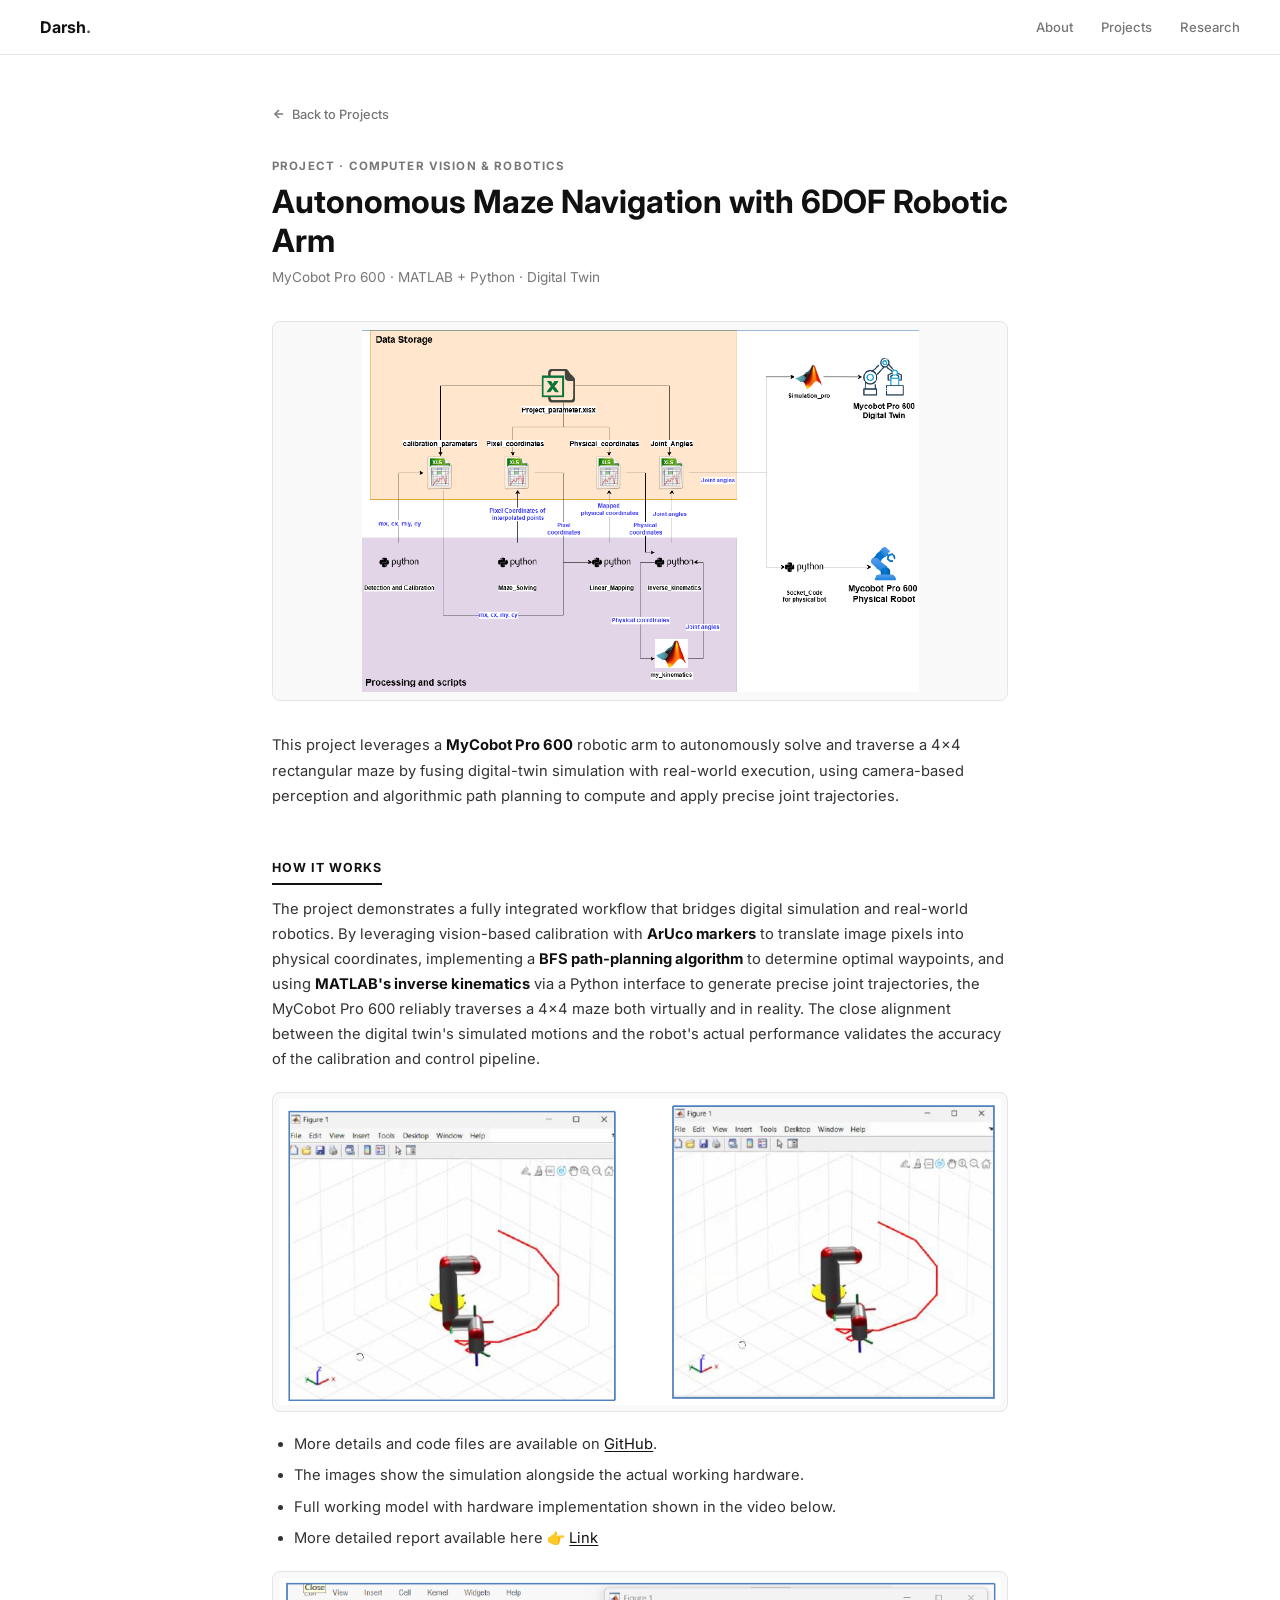
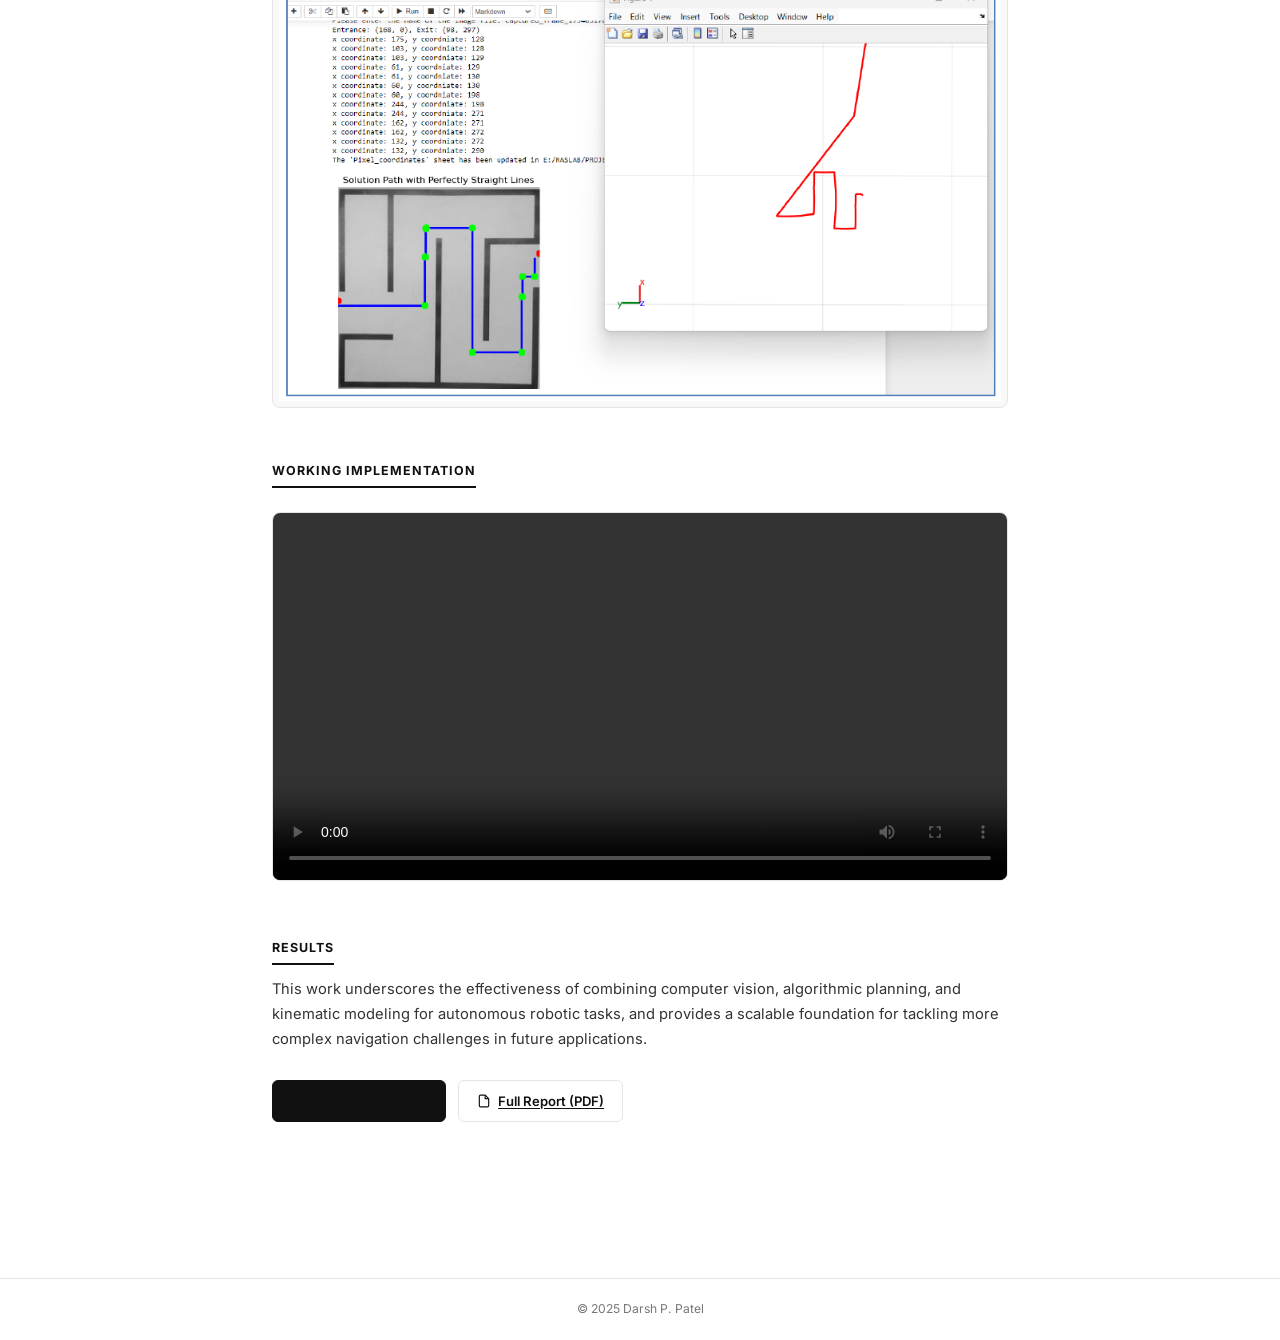
==== commit 4180f864: "Add files via upload" ====
--- a/project-maze.html
+++ b/project-maze.html
@@ -45,6 +45,12 @@
 
     <img class="detail-img" src="images/maze-3.png" alt="MyCobot Pro 600 performing task" />
 
+    <h2>Working Implementation</h2>
+    <video controls>
+      <source src="images/maze-video.mp4" type="video/mp4" />
+      Your browser does not support the video tag.
+    </video>
+
     <h2>Results</h2>
     <p>This work underscores the effectiveness of combining computer vision, algorithmic planning, and kinematic modeling for autonomous robotic tasks, and provides a scalable foundation for tackling more complex navigation challenges in future applications.</p>
 
--- a/style.css
+++ b/style.css
@@ -1,60 +1,58 @@
 *, *::before, *::after { box-sizing: border-box; margin: 0; padding: 0; }
 :root {
-  --bg: #f8f9fa; --white: #ffffff; --border: #e2e8f0;
-  --text: #374151; --muted: #6b7280; --heading: #111827;
-  --accent: #0369a1; --accent-light: #e0f2fe;
+  --bg: #ffffff; --surface: #f9f9f9; --border: #e5e5e5;
+  --text: #333333; --muted: #777777; --heading: #111111;
+  --accent: #111111; --accent-light: #f3f3f3;
 }
 html { scroll-behavior: smooth; }
 body { font-family: 'Inter', sans-serif; background: var(--bg); color: var(--text); font-size: 15px; line-height: 1.7; }
 
-/* NAV */
-nav { position: sticky; top: 0; z-index: 100; display: flex; align-items: center; justify-content: space-between; padding: 0.85rem 2.5rem; background: var(--white); border-bottom: 1px solid var(--border); }
+nav { position: sticky; top: 0; z-index: 100; display: flex; align-items: center; justify-content: space-between; padding: 0.85rem 2.5rem; background: var(--bg); border-bottom: 1px solid var(--border); }
 .nav-logo { font-size: 1rem; font-weight: 700; color: var(--heading); text-decoration: none; }
-.nav-logo span { color: var(--accent); }
+.nav-logo span { color: #555; }
 .nav-links { display: flex; gap: 1.75rem; list-style: none; }
 .nav-links a { font-size: 0.82rem; font-weight: 500; color: var(--muted); text-decoration: none; transition: color 0.2s; }
-.nav-links a:hover { color: var(--accent); }
+.nav-links a:hover { color: var(--heading); }
 
-/* DETAIL LAYOUT */
 .detail-wrap { max-width: 800px; margin: 0 auto; padding: 3rem 2rem 5rem; }
 
 .back-link { display: inline-flex; align-items: center; gap: 0.4rem; font-size: 0.8rem; font-weight: 500; color: var(--muted); text-decoration: none; margin-bottom: 2rem; transition: color 0.2s; }
-.back-link:hover { color: var(--accent); }
+.back-link:hover { color: var(--heading); }
 .back-link svg { width: 14px; height: 14px; }
 
-.detail-tag { font-size: 0.72rem; font-weight: 700; letter-spacing: 0.1em; text-transform: uppercase; color: var(--accent); margin-bottom: 0.4rem; }
+.detail-tag { font-size: 0.72rem; font-weight: 700; letter-spacing: 0.1em; text-transform: uppercase; color: var(--muted); margin-bottom: 0.4rem; }
 .detail-title { font-size: clamp(1.4rem, 3.5vw, 2rem); font-weight: 700; color: var(--heading); line-height: 1.2; margin-bottom: 0.4rem; }
 .detail-sub { font-size: 0.85rem; color: var(--muted); margin-bottom: 2rem; }
-.detail-sub a { color: var(--accent); text-decoration: none; }
+.detail-sub a { color: var(--heading); text-decoration: underline; text-underline-offset: 2px; }
 
-.detail-hero { width: 100%; border-radius: 10px; border: 1px solid var(--border); max-height: 380px; object-fit: cover; margin-bottom: 2rem; display: block; background: var(--accent-light); }
-.hero-placeholder { width: 100%; height: 220px; border-radius: 10px; border: 1px solid var(--border); background: var(--accent-light); display: flex; align-items: center; justify-content: center; margin-bottom: 2rem; font-size: 0.85rem; font-weight: 600; color: var(--accent); }
+.detail-hero { width: 100%; border-radius: 8px; border: 1px solid var(--border); max-height: 380px; object-fit: contain; margin-bottom: 2rem; display: block; background: var(--surface); padding: 8px; }
 
 .detail-body { font-size: 0.92rem; color: var(--text); }
 .detail-body p { margin-bottom: 1rem; }
-.detail-body a { color: var(--accent); text-decoration: none; }
-.detail-body a:hover { text-decoration: underline; }
+.detail-body a { color: var(--heading); text-decoration: underline; text-underline-offset: 2px; }
 .detail-body strong { color: var(--heading); }
-.detail-body h2 { font-size: 0.82rem; font-weight: 700; color: var(--heading); text-transform: uppercase; letter-spacing: 0.08em; border-bottom: 2px solid var(--accent); padding-bottom: 0.3rem; margin: 2rem 0 0.75rem; display: inline-block; }
+.detail-body h2 { font-size: 0.78rem; font-weight: 700; color: var(--heading); text-transform: uppercase; letter-spacing: 0.08em; border-bottom: 2px solid var(--heading); padding-bottom: 0.3rem; margin: 2rem 0 0.75rem; display: inline-block; }
 .detail-body ul { padding-left: 1.4rem; margin-bottom: 1rem; }
 .detail-body ul li { margin-bottom: 0.4rem; }
 
-.detail-img { width: 100%; border-radius: 8px; border: 1px solid var(--border); margin: 1.25rem 0; object-fit: cover; display: block; background: var(--accent-light); }
+.detail-img { width: 100%; border-radius: 8px; border: 1px solid var(--border); margin: 1.25rem 0; object-fit: contain; display: block; background: var(--surface); padding: 6px; }
 .detail-img-grid { display: grid; grid-template-columns: 1fr 1fr; gap: 0.85rem; margin: 1.25rem 0; }
-.detail-img-grid img { width: 100%; border-radius: 8px; border: 1px solid var(--border); object-fit: cover; background: var(--accent-light); }
+.detail-img-grid img { width: 100%; border-radius: 8px; border: 1px solid var(--border); object-fit: contain; background: var(--surface); padding: 6px; }
 
-.info-box { background: var(--accent-light); border: 1px solid #bae6fd; border-left: 3px solid var(--accent); border-radius: 8px; padding: 0.9rem 1.1rem; margin: 1.25rem 0; font-size: 0.85rem; }
-.info-box a { color: var(--accent); }
-.info-box.nda { background: #fef9c3; border-color: #fde047; border-left-color: #ca8a04; }
+.info-box { background: var(--surface); border: 1px solid var(--border); border-left: 3px solid var(--heading); border-radius: 6px; padding: 0.9rem 1.1rem; margin: 1.25rem 0; font-size: 0.85rem; }
+.info-box a { color: var(--heading); }
+.info-box.nda { border-left-color: #999; }
 
 .btn-row { display: flex; gap: 0.75rem; flex-wrap: wrap; margin: 1.75rem 0; }
-.btn { display: inline-flex; align-items: center; gap: 0.45rem; padding: 0.55rem 1.1rem; border: 1px solid var(--border); border-radius: 7px; font-size: 0.82rem; font-weight: 600; color: var(--text); text-decoration: none; background: var(--white); transition: all 0.2s; }
-.btn:hover { border-color: var(--accent); color: var(--accent); }
+.btn { display: inline-flex; align-items: center; gap: 0.45rem; padding: 0.55rem 1.1rem; border: 1px solid var(--border); border-radius: 6px; font-size: 0.82rem; font-weight: 600; color: var(--text); text-decoration: none; background: var(--bg); transition: all 0.2s; }
+.btn:hover { border-color: var(--heading); color: var(--heading); }
 .btn svg { width: 14px; height: 14px; }
-.btn-primary { background: var(--accent); color: #fff; border-color: var(--accent); }
-.btn-primary:hover { background: #0284c7; border-color: #0284c7; color: #fff; }
+.btn-primary { background: var(--heading); color: #fff; border-color: var(--heading); }
+.btn-primary:hover { background: #333; border-color: #333; color: #fff; }
 
-footer { text-align: center; padding: 1.25rem; font-size: 0.76rem; color: var(--muted); border-top: 1px solid var(--border); background: var(--white); margin-top: 3rem; }
+video { width: 100%; border-radius: 8px; border: 1px solid var(--border); margin: 0.75rem 0 1.5rem; display: block; }
+
+footer { text-align: center; padding: 1.25rem; font-size: 0.76rem; color: var(--muted); border-top: 1px solid var(--border); background: var(--bg); margin-top: 3rem; }
 
 @media (max-width: 640px) {
   nav { padding: 0.85rem 1.25rem; }
